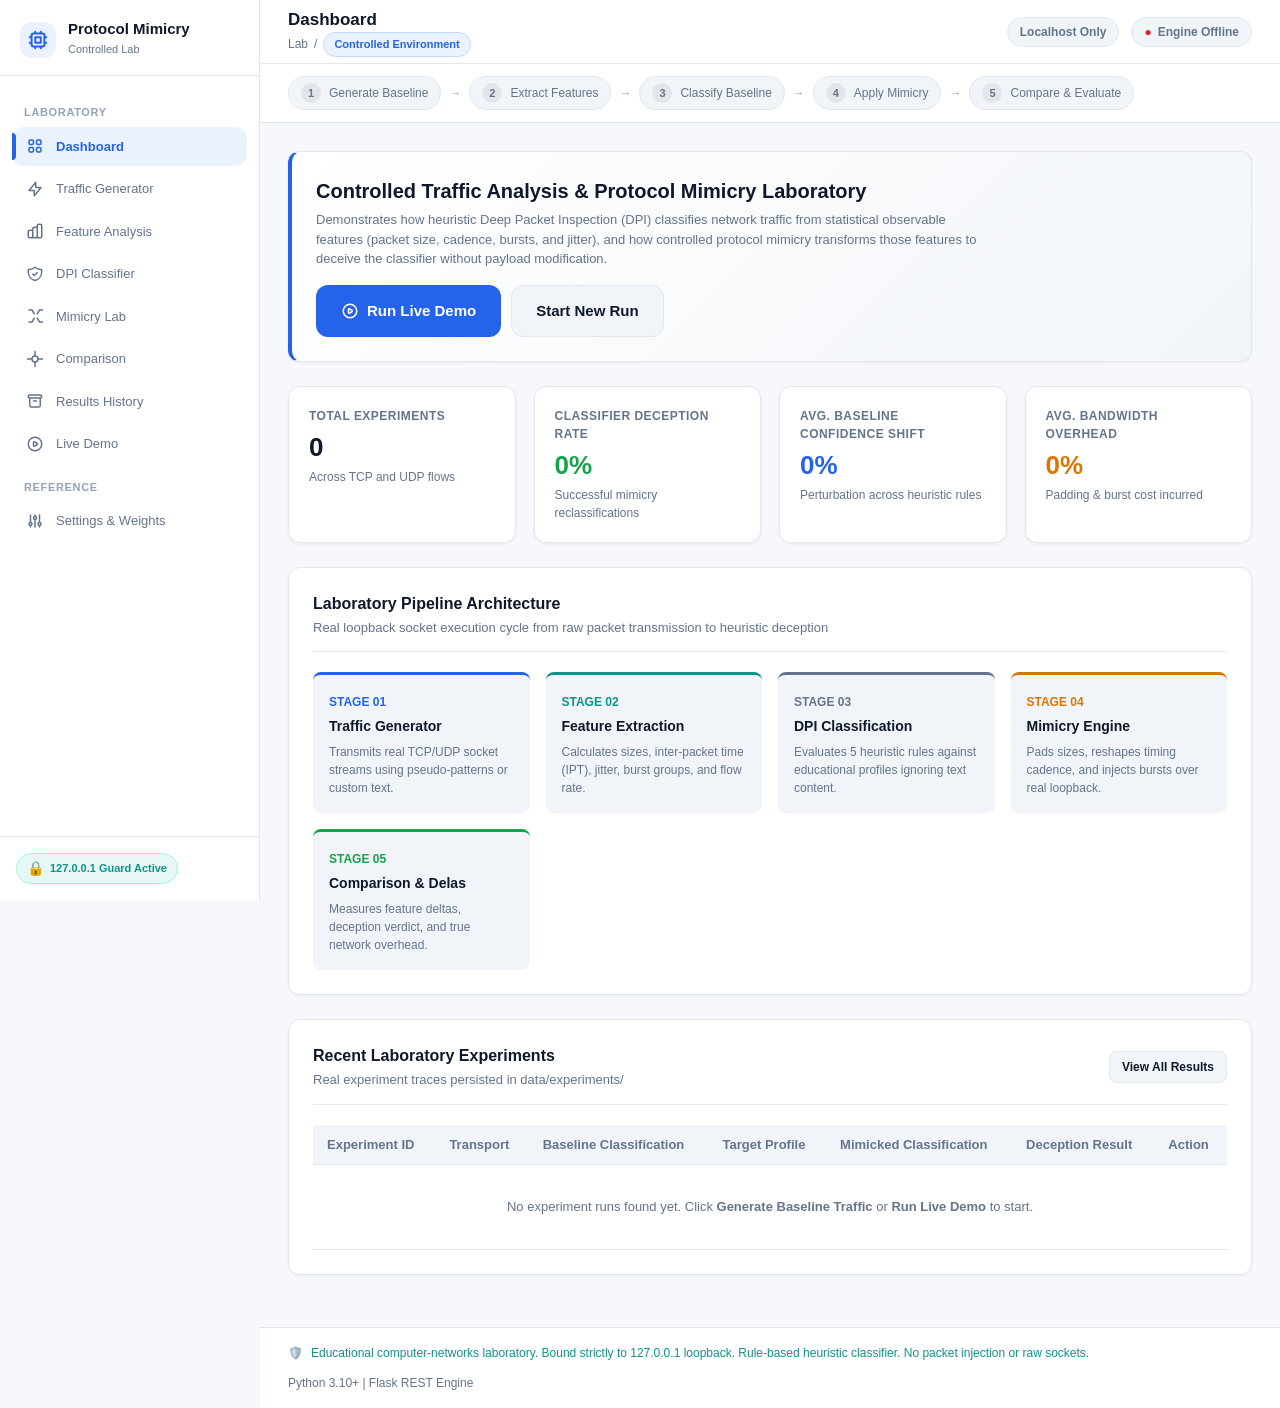
==== web/index.html @ 33af2df9 "The bugs and the piple errors changed" ====
<!DOCTYPE html>
<html lang="en">
<head>
  <meta charset="UTF-8">
  <meta http-equiv="refresh" content="0; url=dashboard.html">
  <title>Protocol Mimicry Engine - Controlled Lab</title>
</head>
<body>
  <script>window.location.href = "dashboard.html";</script>
</body>
</html>
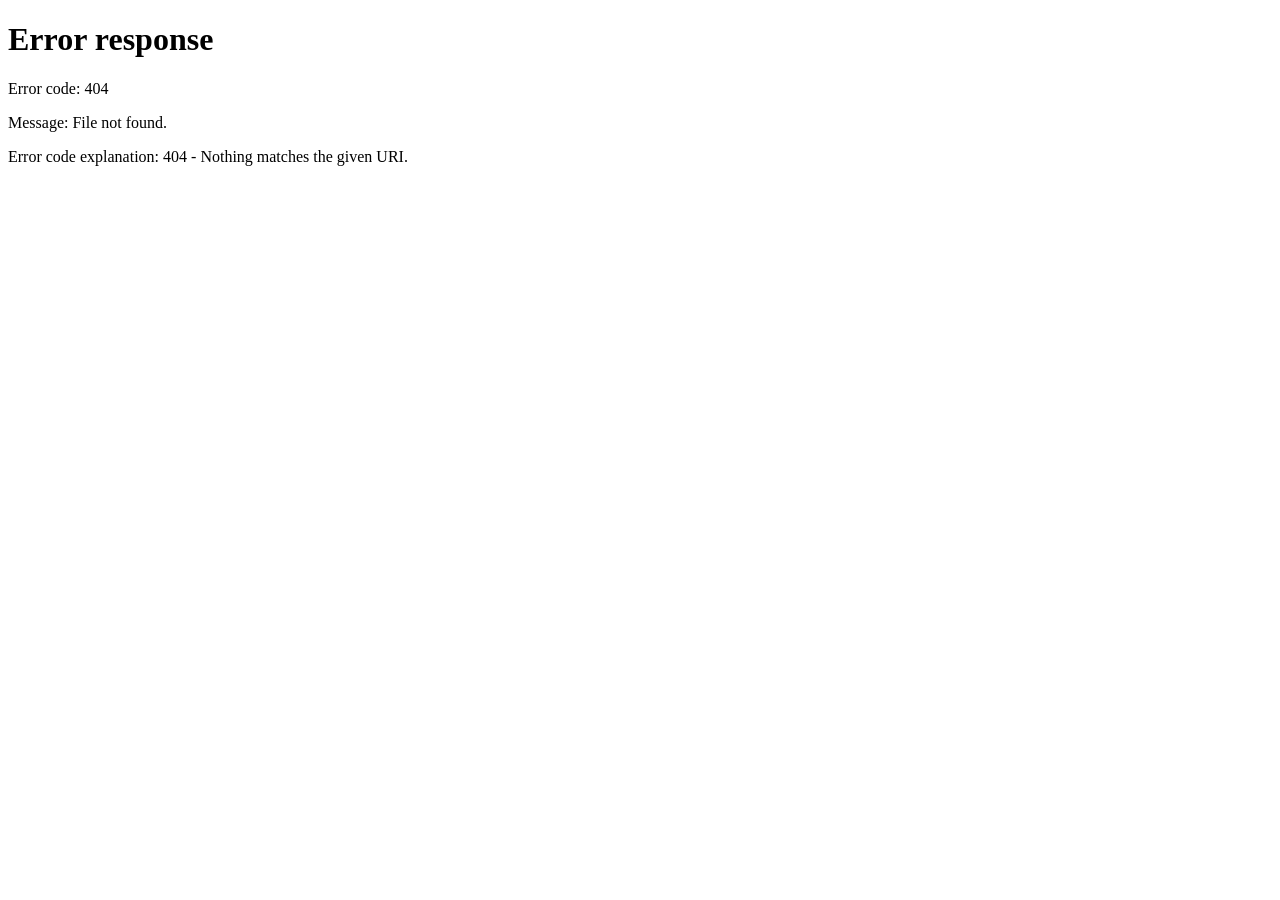
==== commit b111d64f: "Fix Vercel cleanUrls redirect loop and asset routing" ====
--- a/web/index.html
+++ b/web/index.html
@@ -2,10 +2,20 @@
 <html lang="en">
 <head>
   <meta charset="UTF-8">
-  <meta http-equiv="refresh" content="0; url=dashboard.html">
+  <meta name="viewport" content="width=device-width, initial-scale=1.0">
+  <meta http-equiv="refresh" content="0; url=/dashboard">
   <title>Protocol Mimicry Engine - Controlled Lab</title>
+  <script>
+    if (window.location.pathname !== "/dashboard" && window.location.pathname !== "/dashboard.html") {
+      window.location.replace("/dashboard");
+    }
+  </script>
 </head>
-<body>
-  <script>window.location.href = "dashboard.html";</script>
+<body style="font-family: -apple-system, BlinkMacSystemFont, 'Segoe UI', Roboto, sans-serif; background: #0F172A; color: #F8FAFC; display: flex; align-items: center; justify-content: center; height: 100vh; margin: 0;">
+  <div style="text-align: center; padding: 24px;">
+    <h2 style="font-size: 20px; font-weight: 700; margin-bottom: 8px;">Protocol Mimicry Engine</h2>
+    <p style="color: #94A3B8; font-size: 14px; margin-bottom: 20px;">Navigating to Controlled Laboratory Dashboard...</p>
+    <a href="/dashboard" style="display: inline-block; color: #38BDF8; text-decoration: none; font-size: 14px; font-weight: 600; border: 1px solid #38BDF8; padding: 10px 20px; border-radius: 8px;">Open Dashboard &rarr;</a>
+  </div>
 </body>
 </html>
